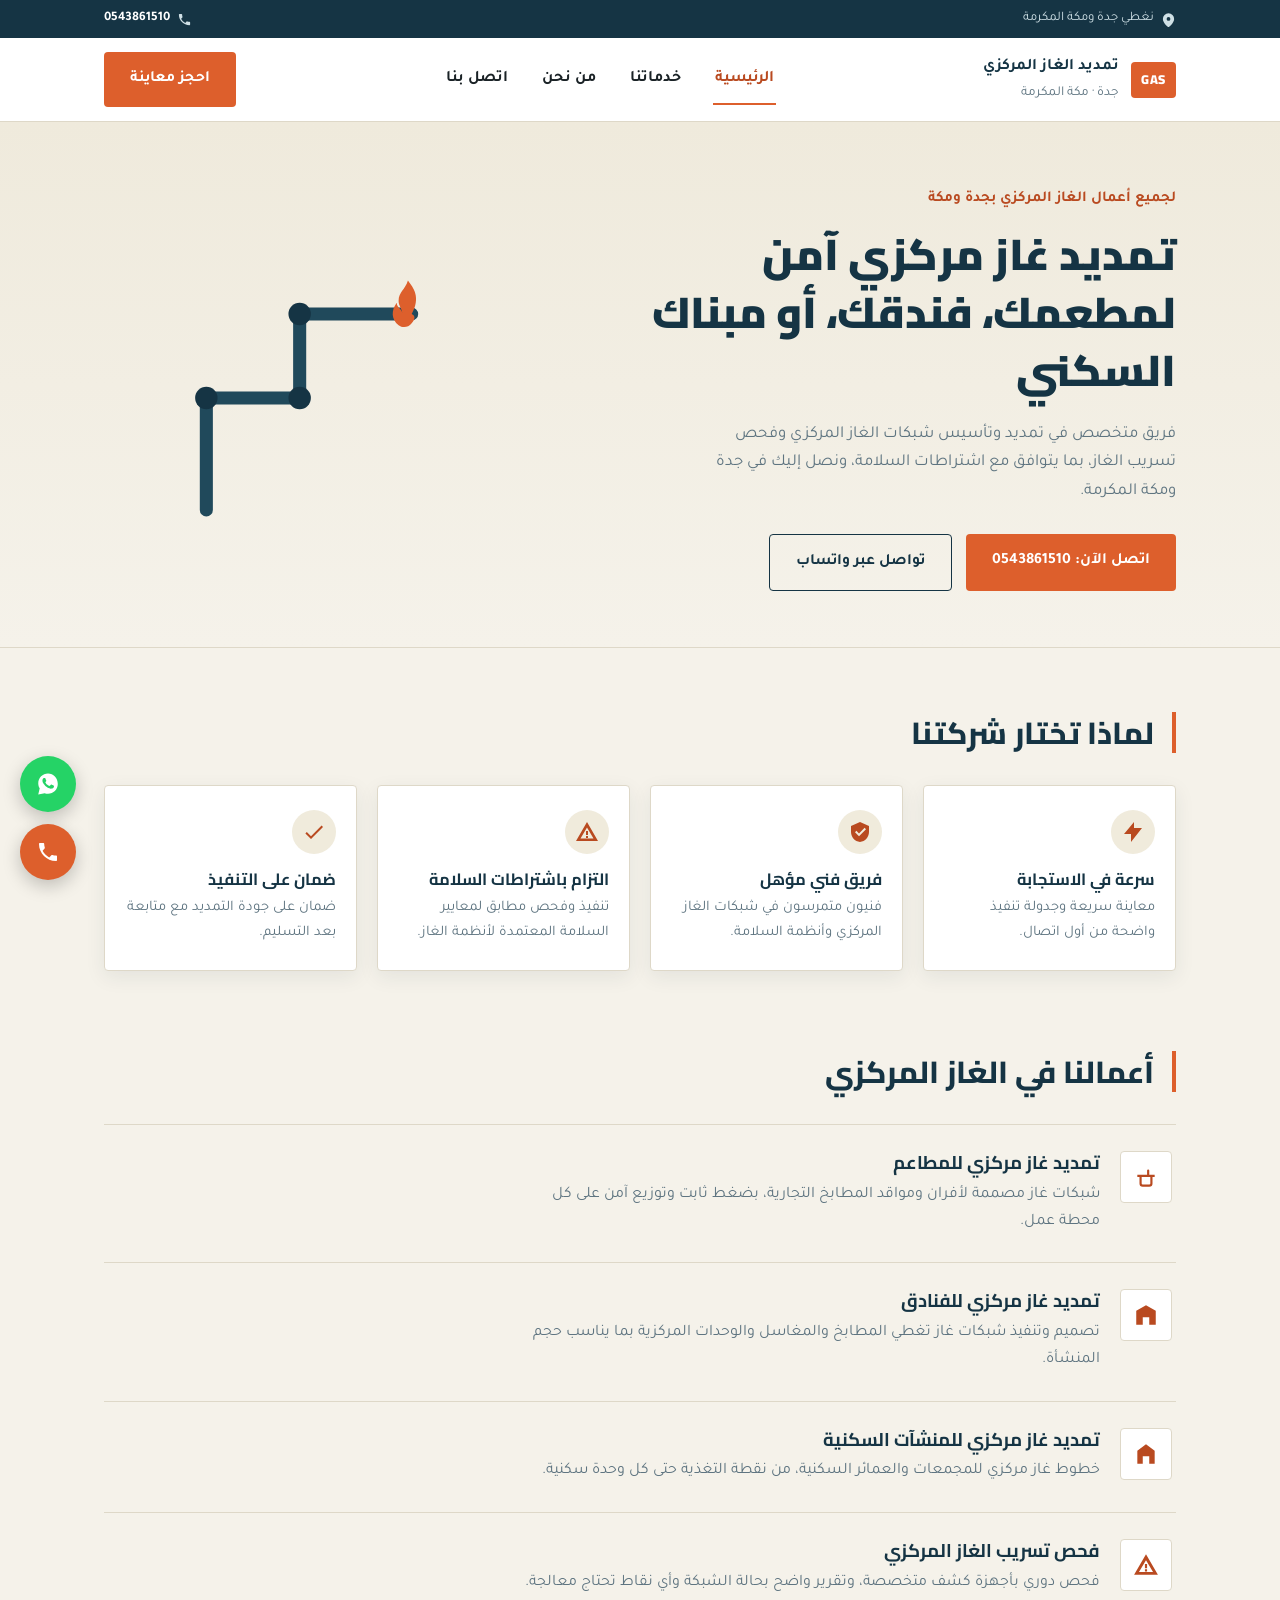
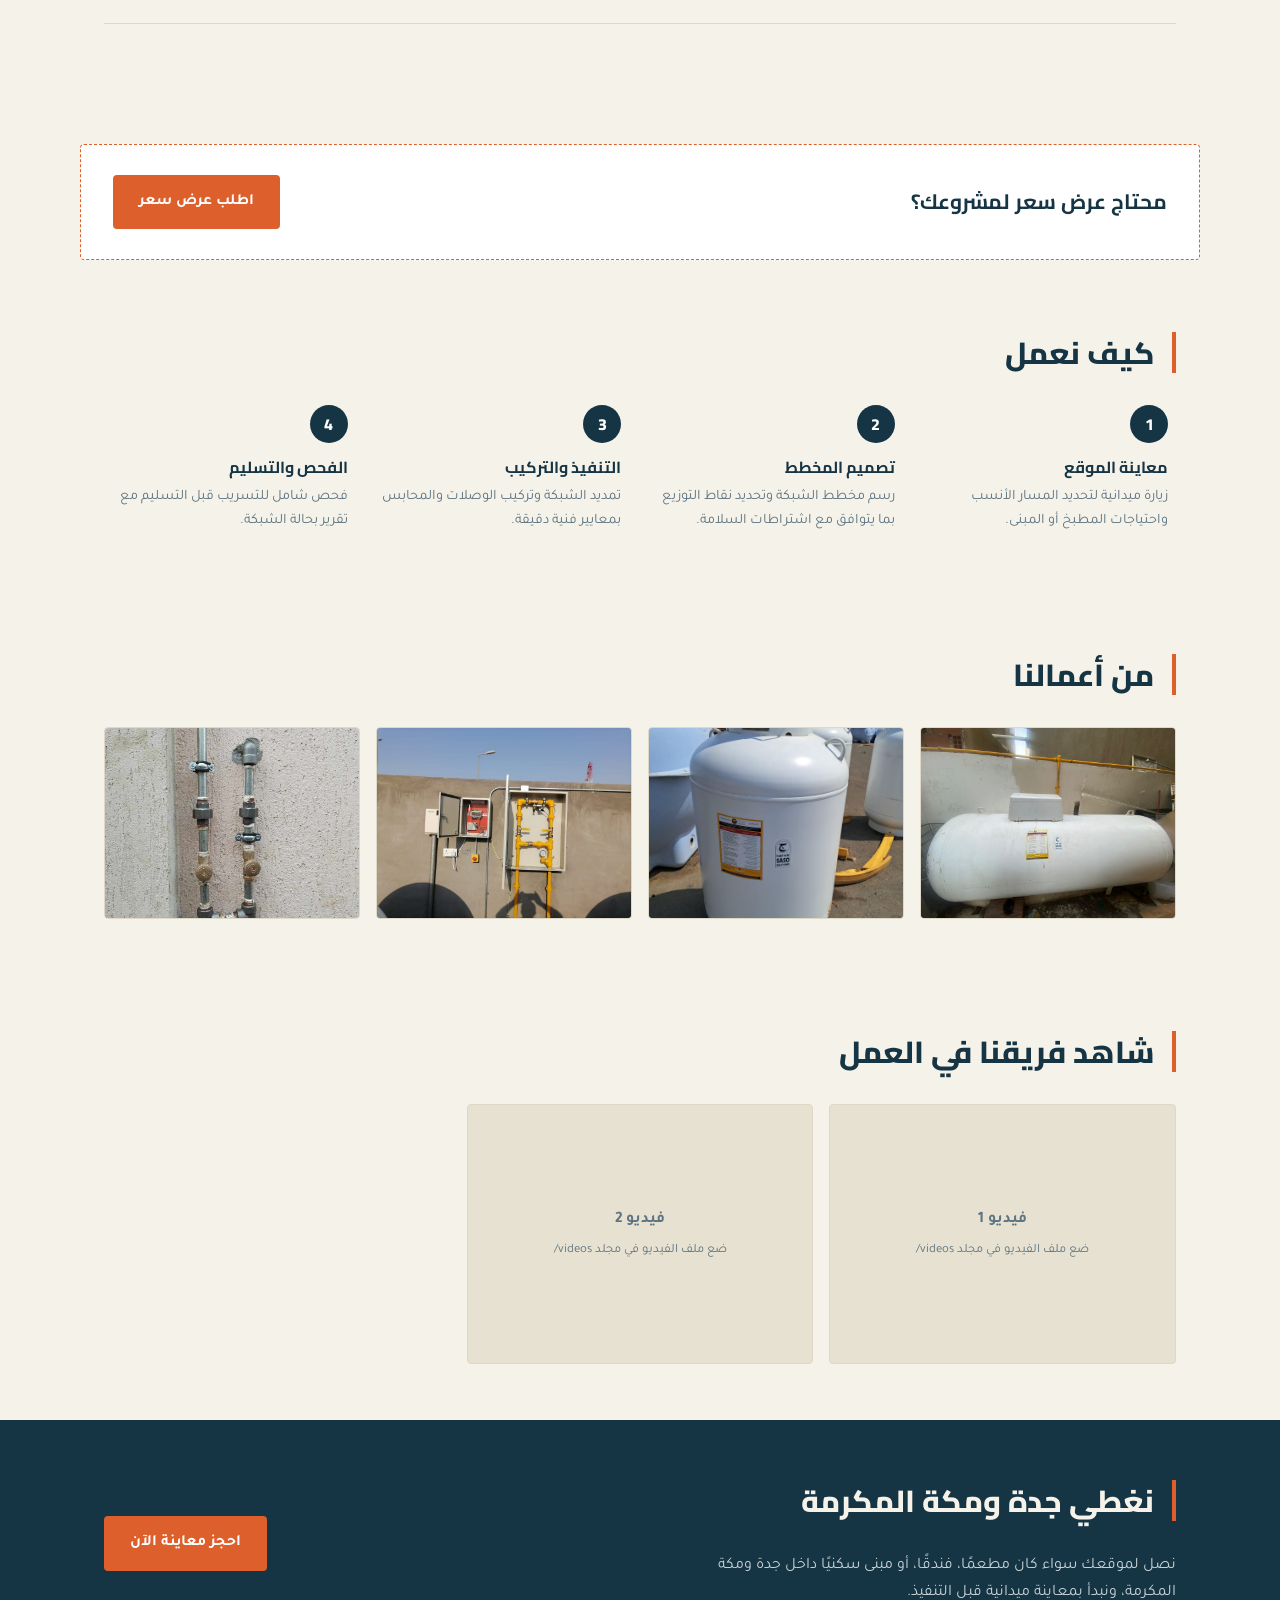
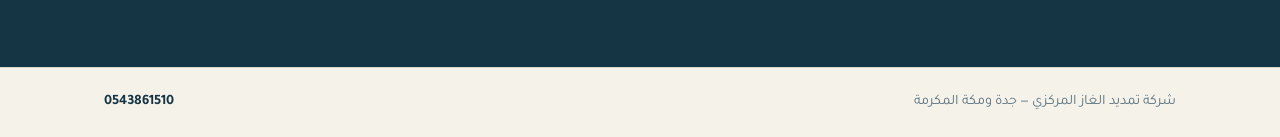
==== index.html @ 3ea79e38 "df" ====
<!DOCTYPE html>
<html lang="ar" dir="rtl">
<head>
<meta charset="UTF-8">
<meta name="viewport" content="width=device-width, initial-scale=1.0">
<title>شركة تمديد الغاز المركزي بجدة ومكة</title>
<link rel="preconnect" href="https://fonts.googleapis.com">
<link rel="preconnect" href="https://fonts.gstatic.com" crossorigin>
<link href="https://fonts.googleapis.com/css2?family=Cairo:wght@500;700;900&family=Tajawal:wght@400;500;700&display=swap" rel="stylesheet">
<link rel="stylesheet" href="style.css">
</head>
<body>

<header class="site-header" id="site-header">
  <div class="topbar-info">
    <div class="container topbar-info-inner">
      <div class="topbar-info-item">
        <svg viewBox="0 0 24 24" width="15" height="15"><path fill="currentColor" d="M12 2a9 9 0 0 0-9 9c0 6.2 8 12.6 8.3 12.9a1 1 0 0 0 1.4 0C13 23.6 21 17.2 21 11a9 9 0 0 0-9-9zm0 12a3 3 0 1 1 0-6 3 3 0 0 1 0 6z"/></svg>
        <span>نغطي جدة ومكة المكرمة</span>
      </div>
      <div class="topbar-info-item">
        <svg viewBox="0 0 24 24" width="15" height="15"><path fill="currentColor" d="M6.6 10.8c1.4 2.8 3.8 5.2 6.6 6.6l2.2-2.2c.3-.3.7-.4 1-.2 1.1.4 2.3.6 3.6.6.6 0 1 .4 1 1V20c0 .6-.4 1-1 1C10.6 21 3 13.4 3 4c0-.6.4-1 1-1h3.2c.6 0 1 .4 1 1 0 1.3.2 2.5.6 3.6.1.4 0 .8-.2 1L6.6 10.8z"/></svg>
        <a href="tel:0543861510">0543861510</a>
      </div>
    </div>
  </div>
  <div class="navbar">
    <div class="container navbar-inner">
      <a href="index.html" class="brand">
        <span class="brand-mark">GAS</span>
        <div class="brand-text">
          <strong>تمديد الغاز المركزي</strong>
          <span>جدة · مكة المكرمة</span>
        </div>
      </a>
      <nav class="main-nav" id="main-nav">
        <a href="index.html" class="nav-link active">الرئيسية</a>
        <a href="index.html#services" class="nav-link">خدماتنا</a>
        <a href="about.html" class="nav-link ">من نحن</a>
        <a href="contact.html" class="nav-link ">اتصل بنا</a>
      </nav>
      <a href="contact.html" class="btn btn-primary nav-cta">احجز معاينة</a>
      <button class="nav-toggle" id="nav-toggle" aria-label="فتح القائمة" aria-expanded="false">
        <span></span><span></span><span></span>
      </button>
    </div>
  </div>
</header>

<main>

  <!-- Hero -->
  <section class="hero">
    <div class="container hero-grid">
      <div class="hero-copy">
        <p class="hero-eyebrow">لجميع أعمال الغاز المركزي بجدة ومكة</p>
        <h1>تمديد غاز مركزي آمن<br>لمطعمك، فندقك، أو مبناك السكني</h1>
        <p class="hero-lead">
          فريق متخصص في تمديد وتأسيس شبكات الغاز المركزي وفحص تسريب الغاز،
          بما يتوافق مع اشتراطات السلامة، ونصل إليك في جدة ومكة المكرمة.
        </p>
        <div class="hero-actions">
          <a href="tel:0543861510" class="btn btn-primary">اتصل الآن: 0543861510</a>
          <a href="https://wa.me/966543861510" target="_blank" rel="noopener" class="btn btn-outline">تواصل عبر واتساب</a>
        </div>
      </div>
      <div class="hero-visual" aria-hidden="true">
        <svg viewBox="0 0 300 340" class="pipe-art">
          <path class="pipe-line" d="M40 300 L40 180 L140 180 L140 90 L260 90" fill="none" stroke-width="14" stroke-linecap="round" stroke-linejoin="round"/>
          <circle class="pipe-joint" cx="40" cy="180" r="12"/>
          <circle class="pipe-joint" cx="140" cy="180" r="12"/>
          <circle class="pipe-joint" cx="140" cy="90" r="12"/>
          <path class="flame" d="M260 90c10-18 2-28-4-36-3 10-10 12-10 22 0 6 4 8 4 14 0-6-6-6-6-12-6 8-6 18 2 24 4 3 10 3 14-2 4-5 4-8 0-10z"/>
        </svg>
      </div>
    </div>
  </section>

  <!-- Why choose us -->
  <section class="features">
    <div class="container">
      <h2 class="section-title">لماذا تختار شركتنا</h2>
      <div class="features-grid">
        <div class="feature-card">
          <span class="feature-icon" aria-hidden="true">
            <svg viewBox="0 0 24 24" width="24" height="24"><path fill="currentColor" d="M13 2 3 14h7v8l11-14h-8z"/></svg>
          </span>
          <h3>سرعة في الاستجابة</h3>
          <p>معاينة سريعة وجدولة تنفيذ واضحة من أول اتصال.</p>
        </div>
        <div class="feature-card">
          <span class="feature-icon" aria-hidden="true">
            <svg viewBox="0 0 24 24" width="24" height="24"><path fill="currentColor" d="M12 2 3 6v6c0 5 3.8 9.4 9 10 5.2-.6 9-5 9-10V6l-9-4zm-1 14.2-4-4 1.4-1.4L11 13.4l5.6-5.6L18 9.2 11 16.2z"/></svg>
          </span>
          <h3>فريق فني مؤهل</h3>
          <p>فنيون متمرسون في شبكات الغاز المركزي وأنظمة السلامة.</p>
        </div>
        <div class="feature-card">
          <span class="feature-icon" aria-hidden="true">
            <svg viewBox="0 0 24 24" width="24" height="24"><path fill="currentColor" d="M12 2 1 21h22L12 2zm0 5.5 6.5 11h-13L12 7.5zM11 11v4h2v-4h-2zm0 5v2h2v-2h-2z"/></svg>
          </span>
          <h3>التزام باشتراطات السلامة</h3>
          <p>تنفيذ وفحص مطابق لمعايير السلامة المعتمدة لأنظمة الغاز.</p>
        </div>
        <div class="feature-card">
          <span class="feature-icon" aria-hidden="true">
            <svg viewBox="0 0 24 24" width="24" height="24"><path fill="currentColor" d="M9 16.2 4.8 12 3.4 13.4 9 19 21 7l-1.4-1.4z"/></svg>
          </span>
          <h3>ضمان على التنفيذ</h3>
          <p>ضمان على جودة التمديد مع متابعة بعد التسليم.</p>
        </div>
      </div>
    </div>
  </section>

  <!-- Services -->
  <section class="services" id="services">
    <div class="container">
      <h2 class="section-title">أعمالنا في الغاز المركزي</h2>
      <ul class="service-list">
        <li class="service-item">
          <span class="service-icon" aria-hidden="true">
            <svg viewBox="0 0 24 24" width="26" height="26"><path fill="currentColor" d="M4 10h9V6a1 1 0 0 1 2 0v4h5v2h-2v6a3 3 0 0 1-3 3H9a3 3 0 0 1-3-3v-6H4v-2zm4 2v6a1 1 0 0 0 1 1h6a1 1 0 0 0 1-1v-6H8z"/></svg>
          </span>
          <div>
            <h3>تمديد غاز مركزي للمطاعم</h3>
            <p>شبكات غاز مصممة لأفران ومواقد المطابخ التجارية، بضغط ثابت وتوزيع آمن على كل محطة عمل.</p>
          </div>
        </li>
        <li class="service-item">
          <span class="service-icon" aria-hidden="true">
            <svg viewBox="0 0 24 24" width="26" height="26"><path fill="currentColor" d="M3 21V8l9-5 9 5v13h-6v-7h-6v7H3z"/></svg>
          </span>
          <div>
            <h3>تمديد غاز مركزي للفنادق</h3>
            <p>تصميم وتنفيذ شبكات غاز تغطي المطابخ والمغاسل والوحدات المركزية بما يناسب حجم المنشأة.</p>
          </div>
        </li>
        <li class="service-item">
          <span class="service-icon" aria-hidden="true">
            <svg viewBox="0 0 24 24" width="26" height="26"><path fill="currentColor" d="M12 3 4 9v12h5v-7h6v7h5V9l-8-6z"/></svg>
          </span>
          <div>
            <h3>تمديد غاز مركزي للمنشآت السكنية</h3>
            <p>خطوط غاز مركزي للمجمعات والعمائر السكنية، من نقطة التغذية حتى كل وحدة سكنية.</p>
          </div>
        </li>
        <li class="service-item">
          <span class="service-icon" aria-hidden="true">
            <svg viewBox="0 0 24 24" width="26" height="26"><path fill="currentColor" d="M12 2 1 21h22L12 2zm0 5.5 6.5 11h-13L12 7.5zM11 11v4h2v-4h-2zm0 5v2h2v-2h-2z"/></svg>
          </span>
          <div>
            <h3>فحص تسريب الغاز المركزي</h3>
            <p>فحص دوري بأجهزة كشف متخصصة، وتقرير واضح بحالة الشبكة وأي نقاط تحتاج معالجة.</p>
          </div>
        </li>
      </ul>
    </div>
  </section>

  <!-- Mid CTA -->
  <section class="cta-strip">
    <div class="container cta-strip-inner">
      <h2>محتاج عرض سعر لمشروعك؟</h2>
      <a href="contact.html" class="btn btn-primary">اطلب عرض سعر</a>
    </div>
  </section>

  <!-- Process -->
  <section class="process">
    <div class="container">
      <h2 class="section-title">كيف نعمل</h2>
      <ol class="process-list">
        <li class="process-step">
          <span class="step-num">1</span>
          <h3>معاينة الموقع</h3>
          <p>زيارة ميدانية لتحديد المسار الأنسب واحتياجات المطبخ أو المبنى.</p>
        </li>
        <li class="process-step">
          <span class="step-num">2</span>
          <h3>تصميم المخطط</h3>
          <p>رسم مخطط الشبكة وتحديد نقاط التوزيع بما يتوافق مع اشتراطات السلامة.</p>
        </li>
        <li class="process-step">
          <span class="step-num">3</span>
          <h3>التنفيذ والتركيب</h3>
          <p>تمديد الشبكة وتركيب الوصلات والمحابس بمعايير فنية دقيقة.</p>
        </li>
        <li class="process-step">
          <span class="step-num">4</span>
          <h3>الفحص والتسليم</h3>
          <p>فحص شامل للتسريب قبل التسليم مع تقرير بحالة الشبكة.</p>
        </li>
      </ol>
    </div>
  </section>

  <!-- Gallery -->
  <section class="gallery" id="gallery">
    <div class="container">
      <h2 class="section-title">من أعمالنا</h2>
      <div class="gallery-grid">
        <figure class="media-slot img-slot"><img src="1.jpeg" alt="صورة من أعمال تمديد الغاز المركزي 1" loading="lazy"></figure>
        <figure class="media-slot img-slot"><img src="2.jpeg" alt="صورة من أعمال تمديد الغاز المركزي 2" loading="lazy"></figure>
        <figure class="media-slot img-slot"><img src="3.jpeg" alt="صورة من أعمال تمديد الغاز المركزي 3" loading="lazy"></figure>
        <figure class="media-slot img-slot"><img src="4.jpeg" alt="صورة من أعمال تمديد الغاز المركزي 4" loading="lazy"></figure>
      </div>
    </div>
  </section>

  <!-- Videos -->
  <section class="videos" id="videos">
    <div class="container">
      <h2 class="section-title">شاهد فريقنا في العمل</h2>
      <div class="videos-grid">
        <div class="media-slot video-slot">
          <video controls preload="metadata" poster="images/video-poster-1.jpg">
            <source src="1.mp4" type="video/mp4">
          </video>
        </div>
        <div class="media-slot video-slot">
          <video controls preload="metadata" poster="images/video-poster-2.jpg">
            <source src="2.mp4" type="video/mp4">
          </video>
        </div>

      </div>
    </div>
  </section>

  <!-- Testimonials -->

  <!-- Coverage / CTA -->
  <section class="coverage">
    <div class="container coverage-inner">
      <div>
        <h2 class="section-title light">نغطي جدة ومكة المكرمة</h2>
        <p>نصل لموقعك سواء كان مطعمًا، فندقًا، أو مبنى سكنيًا داخل جدة ومكة المكرمة، ونبدأ بمعاينة ميدانية قبل التنفيذ.</p>
      </div>
      <a href="tel:0543861510" class="btn btn-primary">احجز معاينة الآن</a>
    </div>
  </section>

</main>

<footer class="site-footer">
  <div class="container footer-inner">
    <span>شركة تمديد الغاز المركزي — جدة ومكة المكرمة</span>
    <a href="tel:0543861510">0543861510</a>
  </div>
</footer>

<!-- الأزرار العائمة: اتصال وواتساب -->
<div class="floating-actions">
  <a href="https://wa.me/966543861510" target="_blank" rel="noopener" class="fab fab-whatsapp" aria-label="تواصل عبر واتساب">
    <svg viewBox="0 0 32 32" width="26" height="26"><path fill="currentColor" d="M16.02 3C9.4 3 4 8.4 4 15.02c0 2.24.62 4.4 1.78 6.3L4 29l7.85-1.75a12 12 0 0 0 4.17.75h.01c6.62 0 12.02-5.4 12.02-12.02C28.05 8.4 22.65 3 16.02 3zm7.05 16.98c-.3.84-1.7 1.6-2.35 1.7-.6.1-1.36.14-2.2-.14-.5-.16-1.15-.38-1.98-.74-3.5-1.5-5.78-5-5.96-5.24-.17-.24-1.43-1.9-1.43-3.63 0-1.73.9-2.58 1.23-2.93.32-.35.7-.44.94-.44h.68c.22 0 .5-.02.78.6.3.65.98 2.26 1.06 2.42.08.17.14.37.02.6-.12.24-.18.38-.36.6-.18.2-.38.46-.54.62-.18.18-.37.37-.16.72.2.35.9 1.5 1.94 2.42 1.34 1.2 2.46 1.57 2.83 1.75.36.18.57.15.78-.09.22-.24.9-1.05 1.14-1.4.24-.36.48-.3.8-.18.32.12 2.04.96 2.4 1.14.35.18.58.26.66.4.1.16.1.9-.2 1.74z"/></svg>
  </a>
  <a href="tel:0543861510" class="fab fab-call" aria-label="اتصال مباشر">
    <svg viewBox="0 0 24 24" width="24" height="24"><path fill="currentColor" d="M6.6 10.8c1.4 2.8 3.8 5.2 6.6 6.6l2.2-2.2c.3-.3.7-.4 1-.2 1.1.4 2.3.6 3.6.6.6 0 1 .4 1 1V20c0 .6-.4 1-1 1C10.6 21 3 13.4 3 4c0-.6.4-1 1-1h3.2c.6 0 1 .4 1 1 0 1.3.2 2.5.6 3.6.1.4 0 .8-.2 1L6.6 10.8z"/></svg>
  </a>
</div>

<script src="script.js"></script>
</body>
</html>
---- style.css ----
:root{
  --bg:#F5F2EA;
  --panel:#FFFFFF;
  --ink:#1A2226;
  --steel:#153444;
  --steel-2:#20495B;
  --flame:#DD5F2C;
  --flame-dark:#B94A20;
  --muted:#5E7480;
  --line:#DED8C8;
  --radius:4px;
  --shadow:0 6px 20px rgba(21,52,68,.08);
}

*{box-sizing:border-box;margin:0;padding:0}

html{scroll-behavior:smooth}

body{
  background:var(--bg);
  color:var(--ink);
  font-family:'Tajawal',sans-serif;
  line-height:1.7;
}

h1,h2,h3{
  font-family:'Cairo',sans-serif;
  color:var(--steel);
  line-height:1.35;
}

a{color:inherit;text-decoration:none}

img{max-width:100%;display:block}

.container{
  max-width:1120px;
  margin:0 auto;
  padding:0 24px;
}

/* Topbar */
/* Site header: info bar + sticky navbar */
.site-header{position:sticky;top:0;z-index:100}

.topbar-info{
  background:var(--steel);
  color:#CFE0E6;
  font-size:.82rem;
  padding:8px 0;
}
.topbar-info-inner{
  display:flex;
  justify-content:space-between;
  align-items:center;
  gap:16px;
  flex-wrap:wrap;
}
.topbar-info-item{display:flex;align-items:center;gap:7px}
.topbar-info-item a{color:#fff;font-weight:700}
.topbar-info-item a:hover{color:var(--flame)}

.navbar{
  background:#fff;
  border-bottom:1px solid var(--line);
  transition:box-shadow .2s ease;
}
.site-header.scrolled .navbar{box-shadow:var(--shadow)}
.navbar-inner{
  position:relative;
  display:flex;
  align-items:center;
  justify-content:space-between;
  gap:24px;
  padding:14px 24px;
}
.brand{display:flex;align-items:center;gap:12px}
.brand-mark{
  background:var(--flame);
  color:#fff;
  font-family:'Cairo',sans-serif;
  font-weight:900;
  font-size:.8rem;
  letter-spacing:.05em;
  padding:7px 10px;
  border-radius:var(--radius);
}
.brand-text{display:flex;flex-direction:column;font-size:.85rem}
.brand-text strong{color:var(--steel);font-size:1rem}
.brand-text span{color:var(--muted)}

.main-nav{display:flex;align-items:center;gap:30px}
.nav-link{
  position:relative;
  font-weight:600;
  color:var(--ink);
  padding:6px 2px;
}
.nav-link:hover{color:var(--flame-dark)}
.nav-link.active{color:var(--flame-dark)}
.nav-link.active::after{
  content:'';
  position:absolute;
  right:0;left:0;bottom:-6px;
  height:2px;
  background:var(--flame);
}

.nav-cta{padding:11px 22px;font-size:.9rem;white-space:nowrap}

.nav-toggle{
  display:none;
  flex-direction:column;
  justify-content:center;
  gap:5px;
  width:36px;height:36px;
  background:none;
  border:none;
  cursor:pointer;
}
.nav-toggle span{display:block;width:22px;height:2px;background:var(--steel);margin:0 auto;transition:transform .2s ease, opacity .2s ease}
.nav-toggle[aria-expanded="true"] span:nth-child(1){transform:translateY(7px) rotate(45deg)}
.nav-toggle[aria-expanded="true"] span:nth-child(2){opacity:0}
.nav-toggle[aria-expanded="true"] span:nth-child(3){transform:translateY(-7px) rotate(-45deg)}

@media (max-width:900px){
  .nav-cta{display:none}
  .main-nav{
    display:none;
    position:absolute;
    top:100%;
    inset-inline:0;
    background:#fff;
    flex-direction:column;
    align-items:flex-start;
    gap:0;
    padding:6px 24px 16px;
    border-bottom:1px solid var(--line);
    box-shadow:var(--shadow);
  }
  .main-nav.open{display:flex}
  .nav-link{width:100%;padding:12px 0;border-bottom:1px solid var(--line)}
  .nav-link.active::after{display:none}
  .nav-toggle{display:flex}
}

/* Hero */
.hero{
  padding:64px 0 56px;
  background:linear-gradient(180deg,#EFEADC 0%, var(--bg) 100%);
  border-bottom:1px solid var(--line);
}
.hero-grid{
  display:grid;
  grid-template-columns:1.2fr .8fr;
  gap:48px;
  align-items:center;
}
.hero-eyebrow{
  color:var(--flame-dark);
  font-weight:700;
  margin-bottom:14px;
  font-size:.95rem;
}
.hero-copy h1{
  font-size:clamp(1.9rem,3.4vw,2.7rem);
  font-weight:900;
  margin-bottom:20px;
}
.hero-lead{
  max-width:52ch;
  color:var(--muted);
  font-size:1.05rem;
  margin-bottom:28px;
}
.hero-actions{display:flex;flex-wrap:wrap;gap:14px}

.btn{
  display:inline-block;
  padding:14px 26px;
  border-radius:var(--radius);
  font-weight:700;
  font-size:.98rem;
  transition:transform .15s ease, background .15s ease;
}
.btn-primary{background:var(--flame);color:#fff}
.btn-primary:hover{background:var(--flame-dark)}
.btn-outline{border:1.5px solid var(--steel);color:var(--steel)}
.btn-outline:hover{background:var(--steel);color:#fff}

.hero-visual{display:flex;justify-content:center}
.pipe-art{width:100%;max-width:280px}
.pipe-line{stroke:var(--steel-2)}
.pipe-joint{fill:var(--steel)}
.flame{fill:var(--flame)}

/* Section title */
.section-title{
  font-size:clamp(1.4rem,2.4vw,1.9rem);
  font-weight:800;
  margin-bottom:32px;
  position:relative;
  padding-inline-start:18px;
  border-inline-start:4px solid var(--flame);
}
.section-title.light{color:#F5F2EA;border-inline-start-color:var(--flame)}

/* Features */
.features{padding:64px 0 8px}
.features-grid{
  display:grid;
  grid-template-columns:repeat(4,1fr);
  gap:20px;
}
.feature-card{
  background:var(--panel);
  border:1px solid var(--line);
  border-radius:var(--radius);
  padding:24px 20px;
  box-shadow:var(--shadow);
}
.feature-icon{
  display:inline-flex;
  width:44px;height:44px;
  align-items:center;justify-content:center;
  background:#F0EBDC;
  color:var(--flame-dark);
  border-radius:50%;
  margin-bottom:14px;
}
.feature-card h3{font-size:1.02rem;margin-bottom:6px}
.feature-card p{color:var(--muted);font-size:.92rem}

/* Mid CTA strip */
.cta-strip{padding:48px 0}
.cta-strip-inner{
  background:var(--panel);
  border:1px dashed var(--flame);
  border-radius:var(--radius);
  padding:30px 32px;
  display:flex;
  align-items:center;
  justify-content:space-between;
  gap:20px;
  flex-wrap:wrap;
}
.cta-strip-inner h2{font-size:1.3rem}

/* Process */
.process{padding:24px 0 64px}
.process-list{
  list-style:none;
  display:grid;
  grid-template-columns:repeat(4,1fr);
  gap:22px;
}
.process-step{position:relative;padding-inline-start:8px}
.step-num{
  display:flex;
  width:38px;height:38px;
  align-items:center;justify-content:center;
  background:var(--steel);
  color:#fff;
  font-family:'Cairo',sans-serif;
  font-weight:800;
  border-radius:50%;
  margin-bottom:14px;
}
.process-step h3{font-size:1rem;margin-bottom:6px}
.process-step p{color:var(--muted);font-size:.9rem}

/* Testimonials */
.testimonials{padding:56px 0}
.testimonials-grid{
  display:grid;
  grid-template-columns:repeat(3,1fr);
  gap:20px;
}
.testimonial-card{
  background:var(--panel);
  border:1px solid var(--line);
  border-inline-start:4px solid var(--flame);
  border-radius:var(--radius);
  padding:22px;
  box-shadow:var(--shadow);
}
.testimonial-card p{color:var(--ink);margin-bottom:14px}
.testimonial-card cite{font-style:normal;font-weight:700;color:var(--muted);font-size:.88rem}

/* Services */
.services{padding:72px 0}
.service-list{list-style:none;display:flex;flex-direction:column}
.service-item{
  display:flex;
  gap:20px;
  align-items:flex-start;
  padding:26px 4px;
  border-top:1px solid var(--line);
}
.service-item:last-child{border-bottom:1px solid var(--line)}
.service-icon{
  flex:none;
  width:52px;height:52px;
  display:flex;align-items:center;justify-content:center;
  background:var(--panel);
  border:1px solid var(--line);
  border-radius:var(--radius);
  color:var(--flame-dark);
}
.service-item h3{font-size:1.15rem;margin-bottom:6px}
.service-item p{color:var(--muted);max-width:64ch}

/* Gallery + Video shared */
.gallery,.videos{padding:56px 0}
.gallery-grid{
  display:grid;
  grid-template-columns:repeat(4,1fr);
  gap:16px;
}
.videos-grid{
  display:grid;
  grid-template-columns:repeat(3,1fr);
  gap:16px;
}
.media-slot{
  background:#E7E1D2;
  border:1px solid var(--line);
  border-radius:var(--radius);
  overflow:hidden;
  aspect-ratio:4/3;
}
.media-slot img,.media-slot video{width:100%;height:100%;object-fit:cover;background:#E7E1D2}
.media-placeholder{
  width:100%;height:100%;
  display:flex;flex-direction:column;align-items:center;justify-content:center;
  text-align:center;
  color:var(--muted);
  font-weight:700;
  gap:6px;
}
.media-placeholder span{font-weight:400;font-size:.8rem}

/* Coverage */
.coverage{background:var(--steel);color:#F5F2EA;padding:60px 0}
.coverage-inner{
  display:flex;
  align-items:center;
  justify-content:space-between;
  gap:32px;
  flex-wrap:wrap;
}
.coverage p{color:#C7D2D6;max-width:56ch}

/* About page */
.page-hero{padding:56px 0 40px;border-bottom:1px solid var(--line)}
.page-hero p{color:var(--muted);max-width:70ch;font-size:1.05rem;margin-top:14px}

.stats{padding:48px 0;background:var(--panel);border-bottom:1px solid var(--line)}
.stats-grid{
  display:grid;
  grid-template-columns:repeat(3,1fr);
  gap:20px;
  text-align:center;
}
.stat-num{
  display:block;
  font-family:'Cairo',sans-serif;
  font-weight:900;
  font-size:2.2rem;
  color:var(--flame-dark);
}
.stat-label{color:var(--muted);font-size:.92rem}

.values{padding:64px 0}
.values-grid {
  display: grid;
  grid-template-columns: 1fr;
  gap: 20px;
  max-width: 800px;
  margin: 0 auto;
}
/* Contact page */
.contact{padding:56px 0 72px}
.contact-grid{
  display:grid;
  grid-template-columns:.85fr 1.15fr;
  gap:40px;
  align-items:start;
}
.contact-info{
  background:var(--steel);
  color:#F5F2EA;
  border-radius:var(--radius);
  padding:30px 26px;
  box-shadow:var(--shadow);
}
.contact-info h3{color:#fff;font-size:1.1rem;margin-bottom:16px}
.contact-info ul{list-style:none;display:flex;flex-direction:column;gap:14px;margin-bottom:20px}
.contact-info li{display:flex;align-items:center;gap:10px;color:#D7E0E4;font-size:.95rem}
.contact-info a{color:#fff;font-weight:700}

.contact-form{
  background:var(--panel);
  border:1px solid var(--line);
  border-radius:var(--radius);
  padding:30px;
  box-shadow:var(--shadow);
}
.form-row{margin-bottom:18px;display:flex;flex-direction:column;gap:8px}
.form-row label{font-weight:700;font-size:.92rem}
.form-row input,.form-row select,.form-row textarea{
  border:1px solid var(--line);
  border-radius:var(--radius);
  padding:12px 14px;
  font-family:'Tajawal',sans-serif;
  font-size:.95rem;
  background:#fff;
  color:var(--ink);
}
.form-row textarea{resize:vertical;min-height:110px}
.form-row input:focus,.form-row select:focus,.form-row textarea:focus{outline:2px solid var(--flame);outline-offset:1px}
.form-submit{
  display:inline-flex;
  align-items:center;
  gap:10px;
  background:#25D366;
  color:#fff;
  border:none;
  padding:14px 26px;
  border-radius:var(--radius);
  font-family:'Tajawal',sans-serif;
  font-weight:700;
  font-size:.98rem;
  cursor:pointer;
  transition:transform .15s ease, background .15s ease;
}
.form-submit:hover{background:#1EBE59}
.form-note{margin-top:12px;color:var(--muted);font-size:.85rem}

/* Footer */
.site-footer{padding:22px 0;border-top:1px solid var(--line)}
.footer-inner{
  display:flex;justify-content:space-between;align-items:center;
  color:var(--muted);font-size:.9rem;flex-wrap:wrap;gap:10px;
}
.footer-inner a{font-weight:700;color:var(--steel)}

/* Floating action buttons — bottom-left, call + whatsapp */
.floating-actions{
  position:fixed;
  left:20px;
  bottom:20px;
  display:flex;
  flex-direction:column;
  gap:12px;
  z-index:50;
}
.fab{
  width:56px;height:56px;
  border-radius:50%;
  display:flex;align-items:center;justify-content:center;
  color:#fff;
  box-shadow:0 6px 18px rgba(0,0,0,.22);
  transition:transform .15s ease;
}
.fab:hover{transform:translateY(-3px)}
.fab-whatsapp{background:#25D366}
.fab-call{background:var(--flame)}

/* Responsive */
@media (max-width:860px){
  .hero-grid{grid-template-columns:1fr}
  .hero-visual{order:-1;max-width:220px;margin:0 auto}
  .gallery-grid{grid-template-columns:repeat(2,1fr)}
  .videos-grid{grid-template-columns:1fr}
  .coverage-inner{flex-direction:column;align-items:flex-start}
  .features-grid{grid-template-columns:repeat(2,1fr)}
  .process-list{grid-template-columns:repeat(2,1fr)}
  .testimonials-grid{grid-template-columns:1fr}
  .contact-grid{grid-template-columns:1fr}
}

@media (prefers-reduced-motion:reduce){
  *{transition:none !important}
  html{scroll-behavior:auto}
}
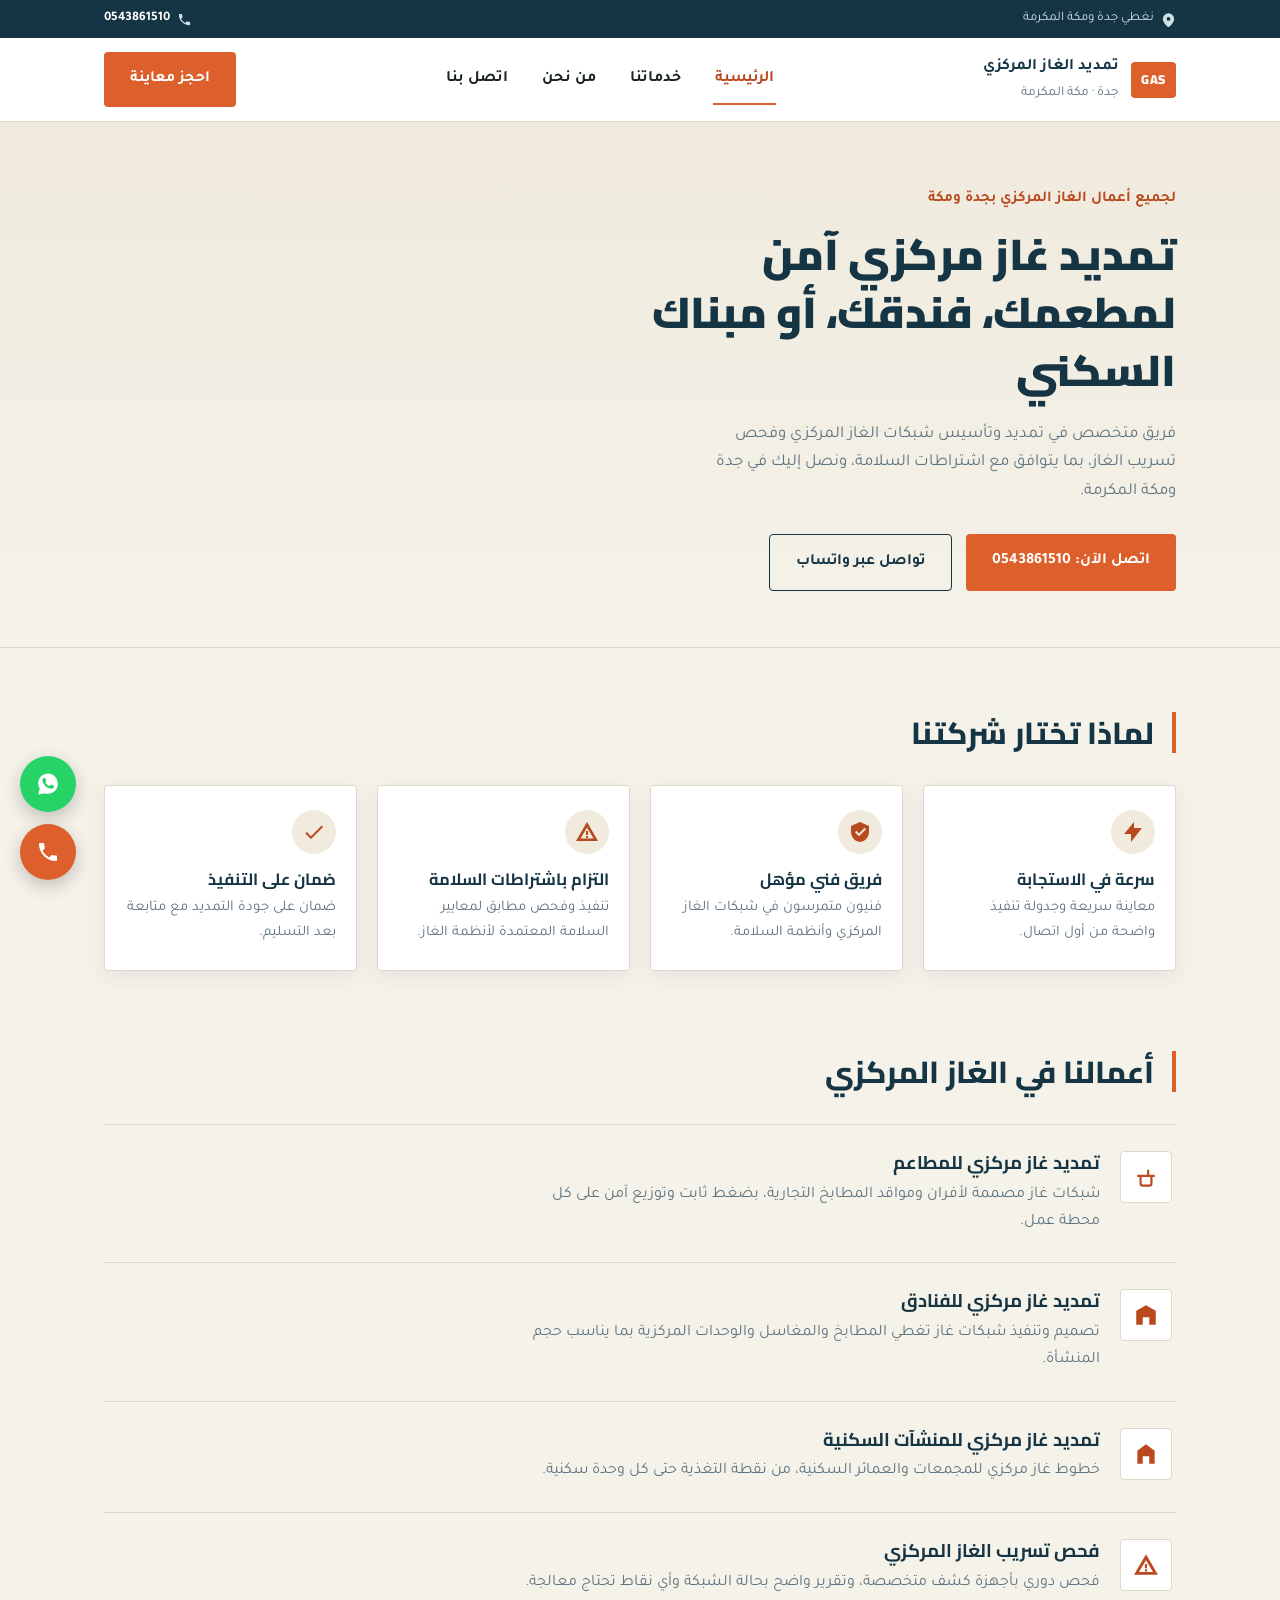
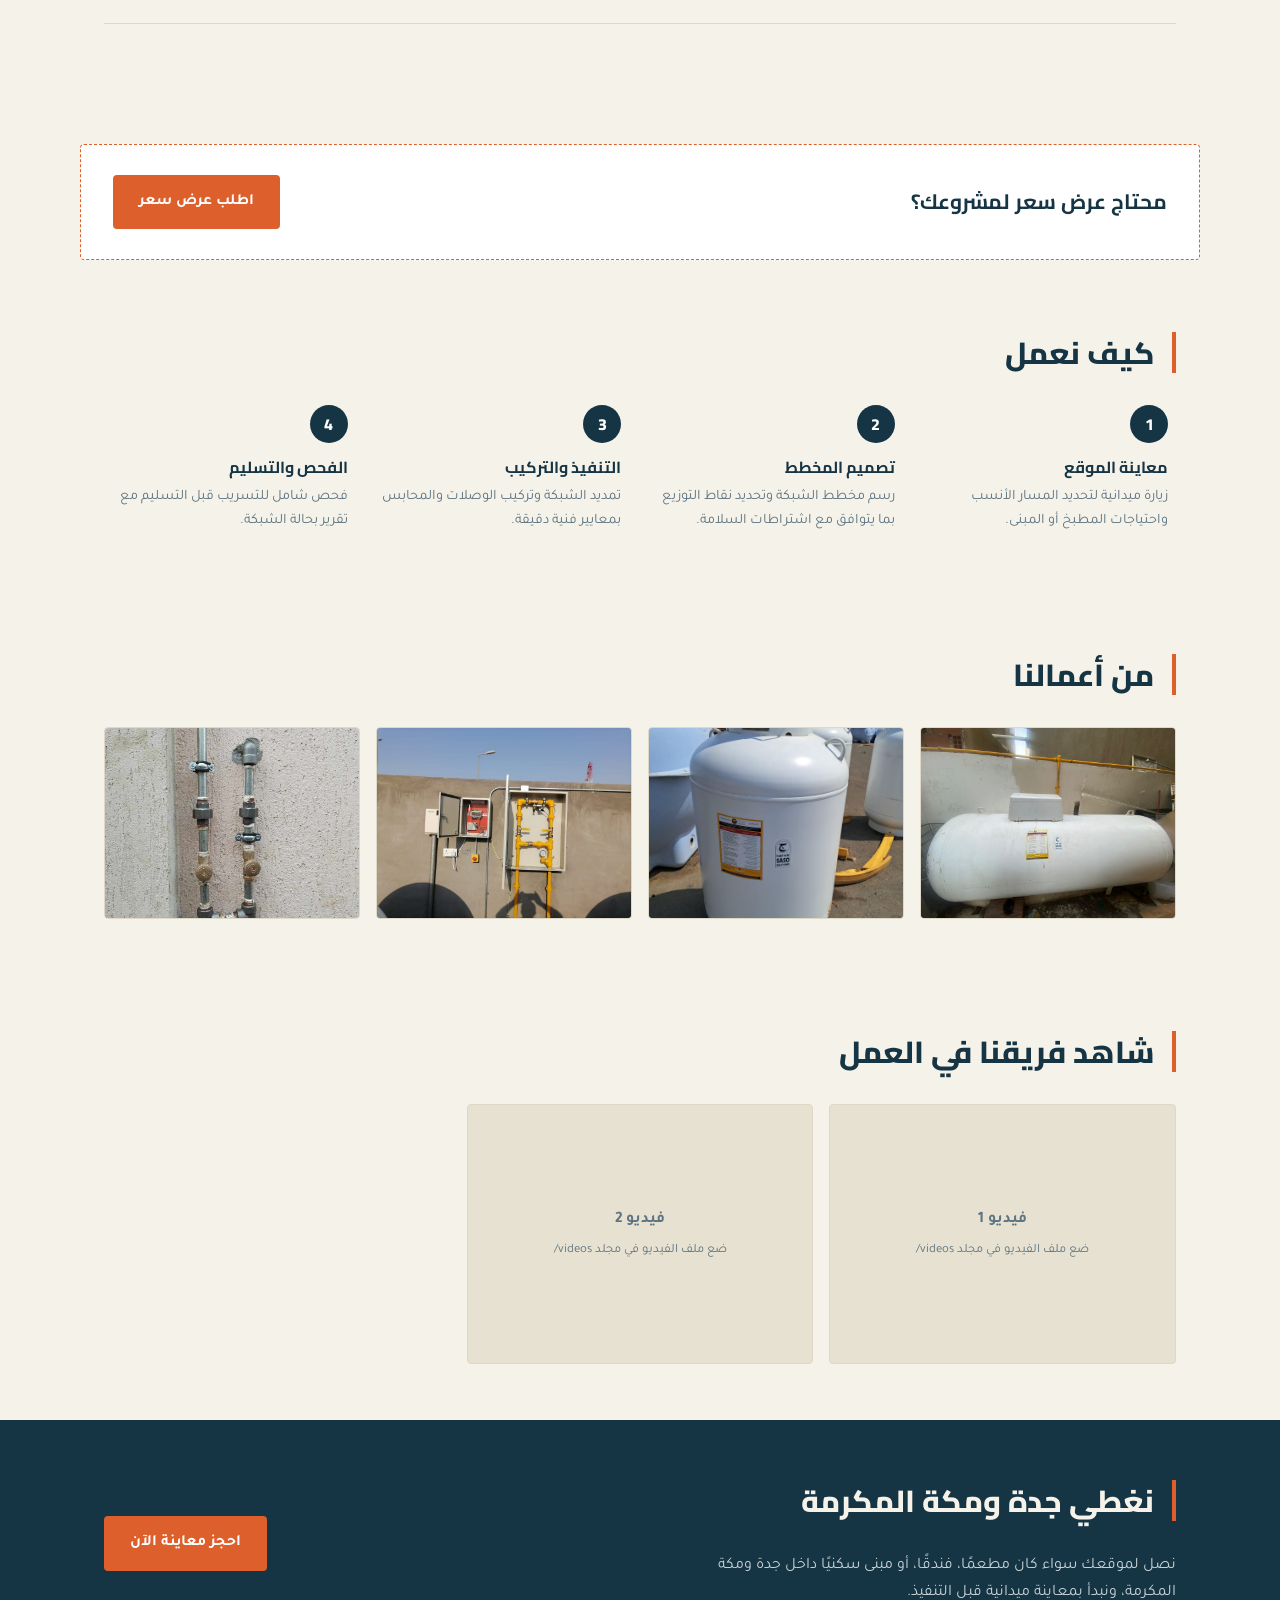
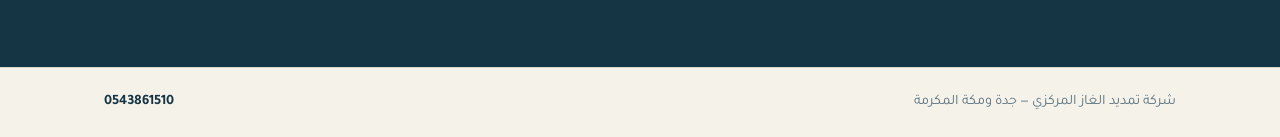
==== commit b4d0e753: "Update index.html" ====
--- a/index.html
+++ b/index.html
@@ -64,15 +64,6 @@
           <a href="https://wa.me/966543861510" target="_blank" rel="noopener" class="btn btn-outline">تواصل عبر واتساب</a>
         </div>
       </div>
-      <div class="hero-visual" aria-hidden="true">
-        <svg viewBox="0 0 300 340" class="pipe-art">
-          <path class="pipe-line" d="M40 300 L40 180 L140 180 L140 90 L260 90" fill="none" stroke-width="14" stroke-linecap="round" stroke-linejoin="round"/>
-          <circle class="pipe-joint" cx="40" cy="180" r="12"/>
-          <circle class="pipe-joint" cx="140" cy="180" r="12"/>
-          <circle class="pipe-joint" cx="140" cy="90" r="12"/>
-          <path class="flame" d="M260 90c10-18 2-28-4-36-3 10-10 12-10 22 0 6 4 8 4 14 0-6-6-6-6-12-6 8-6 18 2 24 4 3 10 3 14-2 4-5 4-8 0-10z"/>
-        </svg>
-      </div>
     </div>
   </section>
 
